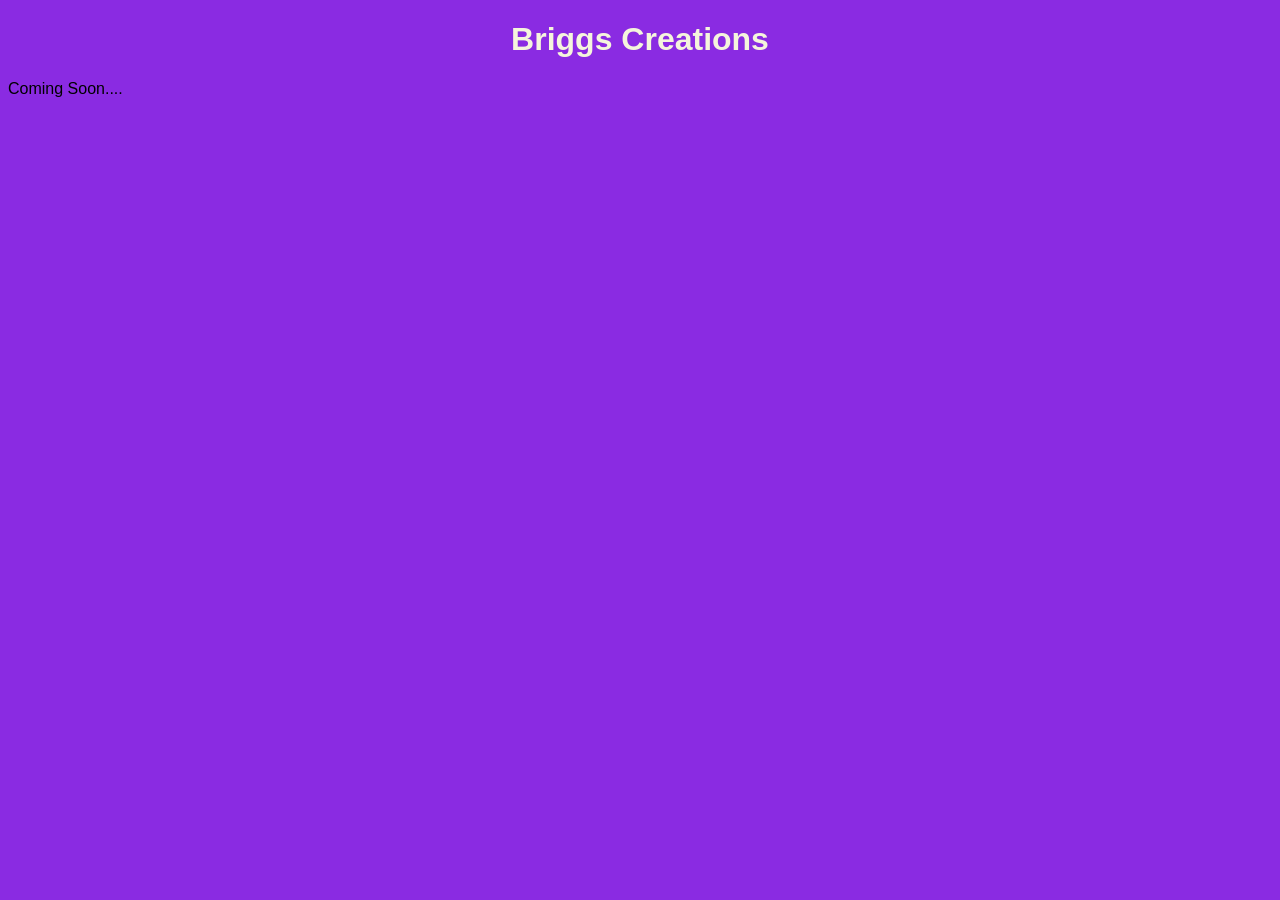
==== index.html @ 702a93e5 "basic css" ====
<!DOCTYPE html>
<html lang="en">
<head>
    <link rel="stylesheet" href="styles.css">
    <meta charset="UTF-8">
    <meta http-equiv="X-UA-Compatible" content="IE=edge">
    <meta name="viewport" content="width=device-width, initial-scale=1.0">
    <title>Briggs Creations Home</title>
</head>
<body>
    <header>
        <h1>Briggs Creations</h1>
    </header>
    <div id="intro">
        <p>Coming Soon....</p>
    </div>
</body>
</html>
---- styles.css ----
body {
    background-color: blueviolet;
}

h1 {
    text-align: center;
    font-family: 'Lucida Sans', 'Lucida Sans Regular', 'Lucida Grande', 'Lucida Sans Unicode', Geneva, Verdana, sans-serif;
    color: beige;
    text-shadow: 4px;
}

header {
    border-bottom: 10px black;
}

div {
    font-family: 'Segoe UI', Tahoma, Geneva, Verdana, sans-serif;
}
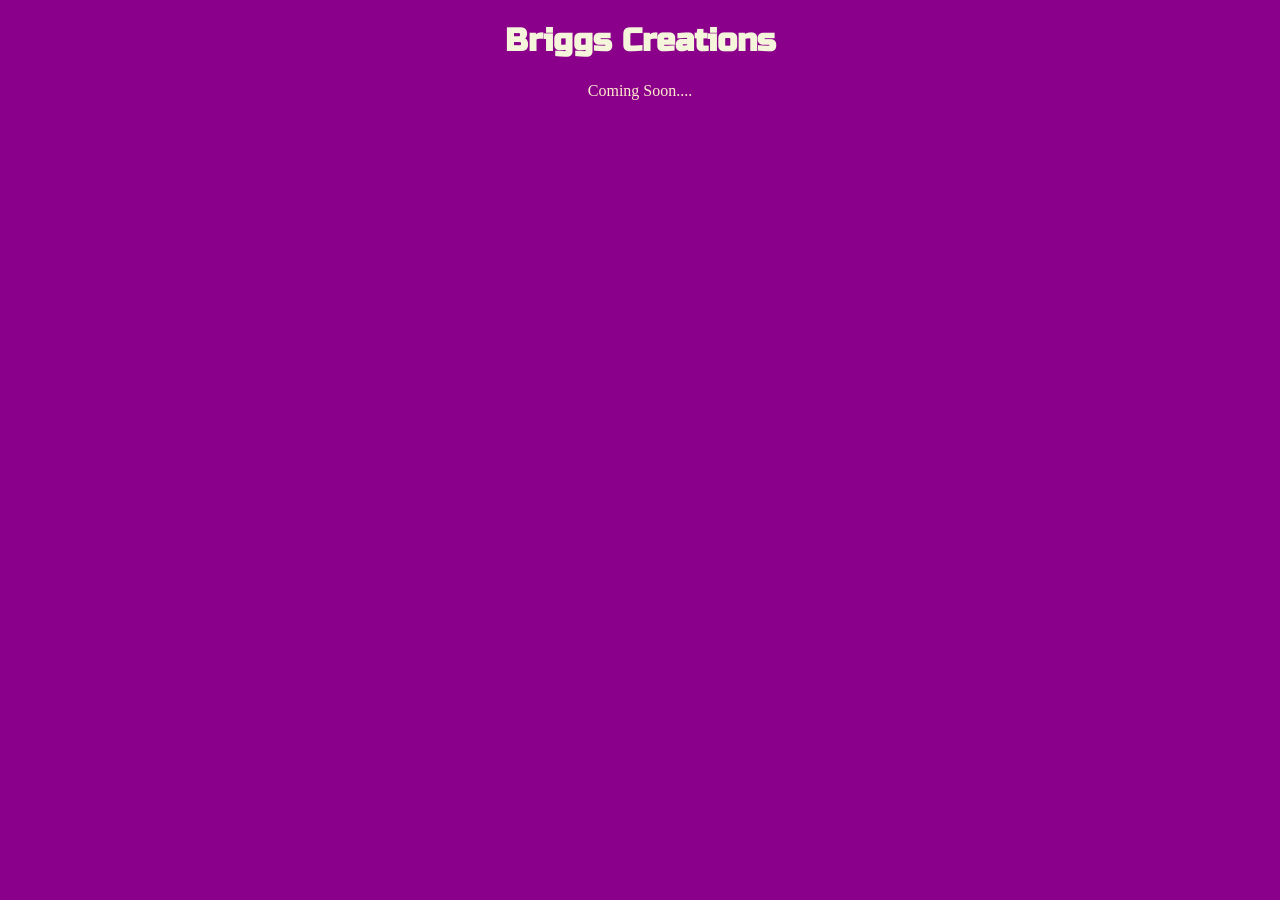
==== commit 0ea2a1f3: "Basic CSS" ====
--- a/index.html
+++ b/index.html
@@ -1,18 +1,24 @@
 <!DOCTYPE html>
 <html lang="en">
-<head>
-    <link rel="stylesheet" href="styles.css">
-    <meta charset="UTF-8">
-    <meta http-equiv="X-UA-Compatible" content="IE=edge">
-    <meta name="viewport" content="width=device-width, initial-scale=1.0">
-    <title>Briggs Creations Home</title>
-</head>
-<body>
-    <header>
-        <h1>Briggs Creations</h1>
-    </header>
-    <div id="intro">
-        <p>Coming Soon....</p>
-    </div>
-</body>
+
+    <head>
+        <link rel="stylesheet" href="styles.css">
+        <link rel="preconnect" href="https://fonts.googleapis.com">
+        <link rel="preconnect" href="https://fonts.gstatic.com" crossorigin>
+        <link href="https://fonts.googleapis.com/css2?family=Russo+One&display=swap" rel="stylesheet">
+        <meta charset="UTF-8">
+        <meta http-equiv="X-UA-Compatible" content="IE=edge">
+        <meta name="viewport" content="width=device-width, initial-scale=1.0">
+        <title>Briggs Creations Home</title>
+    </head>
+
+    <body>
+        <header>
+            <h1>Briggs Creations</h1>
+        </header>
+        <div id="intro">
+            <p>Coming Soon....</p>
+        </div>
+    </body>
+
 </html>
--- a/styles.css
+++ b/styles.css
@@ -1,18 +1,20 @@
 body {
-    background-color: blueviolet;
+    background-color: darkmagenta;
 }
 
 h1 {
     text-align: center;
-    font-family: 'Lucida Sans', 'Lucida Sans Regular', 'Lucida Grande', 'Lucida Sans Unicode', Geneva, Verdana, sans-serif;
+    font-family: Russo One;
     color: beige;
-    text-shadow: 4px;
+    text-shadow: 6px;
 }
 
 header {
     border-bottom: 10px black;
 }
 
-div {
-    font-family: 'Segoe UI', Tahoma, Geneva, Verdana, sans-serif;
+#intro {
+    font-family: Russo;
+    color: blanchedalmond;
+    text-align: center;
 }
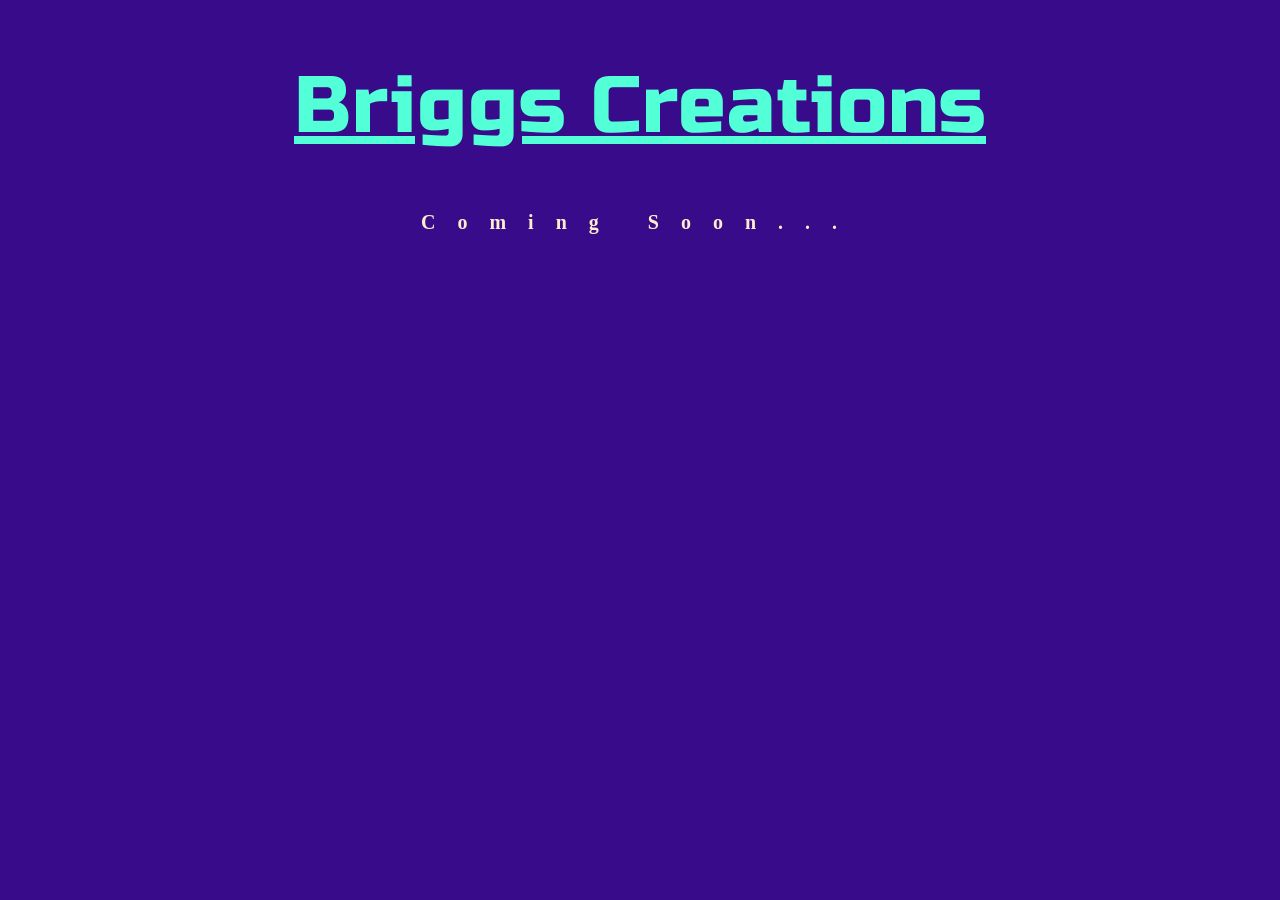
==== commit 31128e27: "style tweak" ====
--- a/index.html
+++ b/index.html
@@ -17,7 +17,7 @@
             <h1>Briggs Creations</h1>
         </header>
         <div id="intro">
-            <p>Coming Soon....</p>
+            <p>Coming Soon...</p>
         </div>
     </body>
 
--- a/styles.css
+++ b/styles.css
@@ -1,12 +1,16 @@
 body {
-    background-color: darkmagenta;
+    background-color: #370b89;
 }
 
 h1 {
     text-align: center;
     font-family: Russo One;
-    color: beige;
-    text-shadow: 6px;
+    color: #52ffd7;
+    font-weight: lighter;
+    letter-spacing: 1px;
+    font-size: 80px;
+    text-decoration: underline;
+    line-height: 1.3;
 }
 
 header {
@@ -15,6 +19,9 @@
 
 #intro {
     font-family: Russo;
-    color: blanchedalmond;
+    color: #ffebcd;
     text-align: center;
+    font-weight: bold;
+    letter-spacing: 1.1em;
+    font-size: 20px;
 }
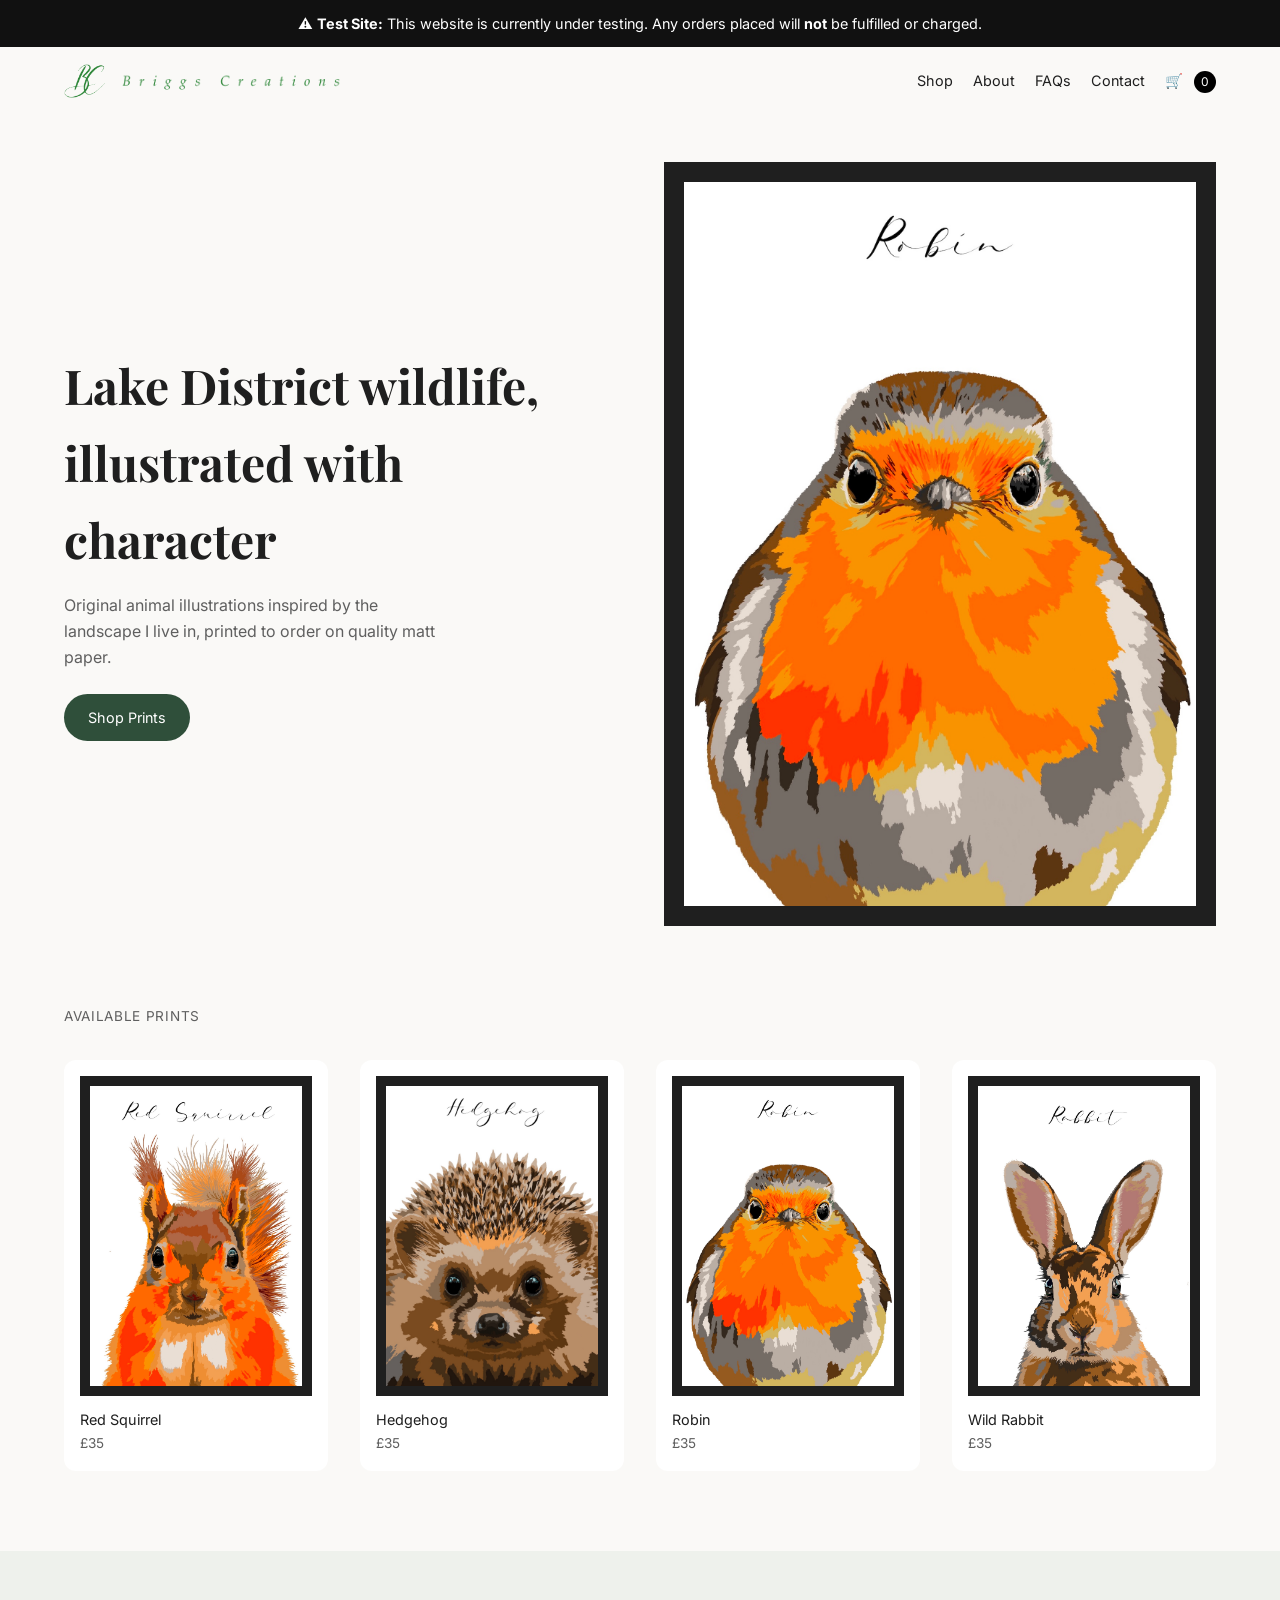
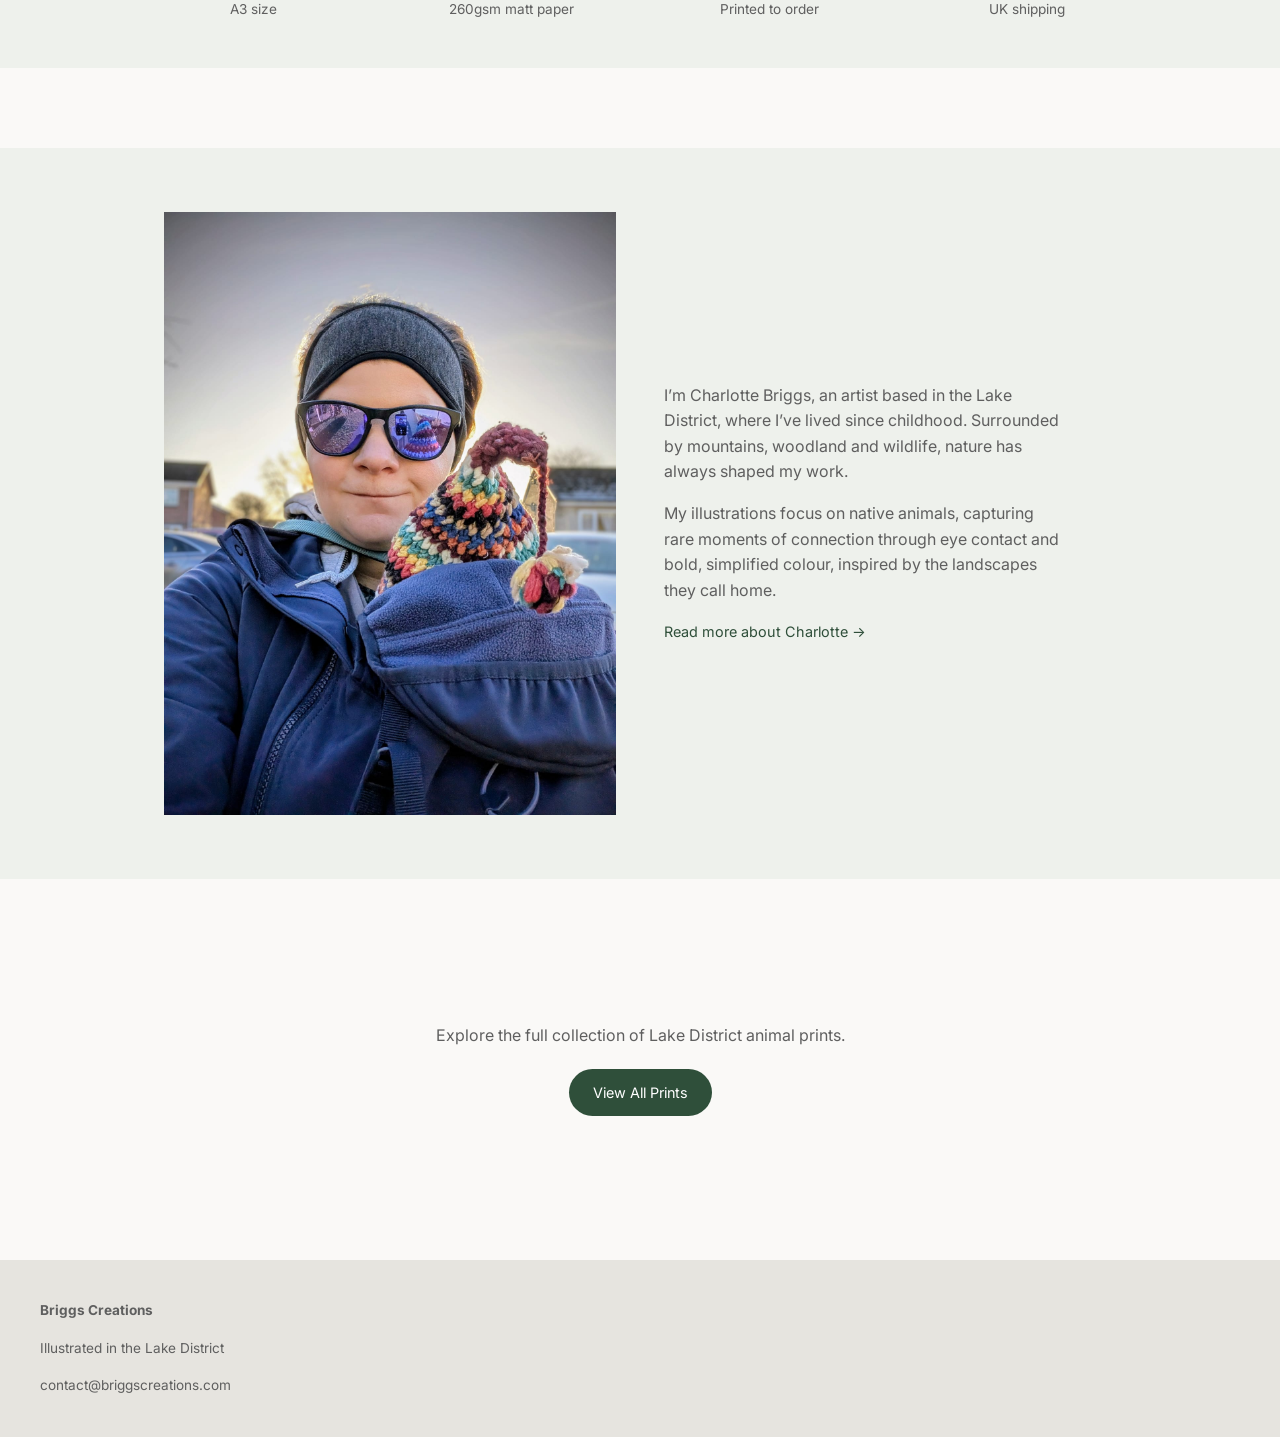
==== commit 9581f6a6: "Beta Testing Launch" ====
--- a/index.html
+++ b/index.html
@@ -1,24 +1,161 @@
 <!DOCTYPE html>
 <html lang="en">
 
-    <head>
-        <link rel="stylesheet" href="styles.css">
-        <link rel="preconnect" href="https://fonts.googleapis.com">
-        <link rel="preconnect" href="https://fonts.gstatic.com" crossorigin>
-        <link href="https://fonts.googleapis.com/css2?family=Russo+One&display=swap" rel="stylesheet">
-        <meta charset="UTF-8">
-        <meta http-equiv="X-UA-Compatible" content="IE=edge">
-        <meta name="viewport" content="width=device-width, initial-scale=1.0">
-        <title>Briggs Creations Home</title>
-    </head>
+  <head>
+    <meta charset="UTF-8" />
+    <meta name="viewport" content="width=device-width, initial-scale=1" />
+    <title>Briggs Creations</title>
 
-    <body>
-        <header>
-            <h1>Briggs Creations</h1>
-        </header>
-        <div id="intro">
-            <p>Coming Soon...</p>
+    <!-- Minimal, calm font pairing -->
+    <link rel="preconnect" href="https://fonts.googleapis.com">
+    <link rel="preconnect" href="https://fonts.gstatic.com" crossorigin>
+    <link
+      href="https://fonts.googleapis.com/css2?family=Inter:wght@300;400;500&family=Playfair+Display:wght@400;500&display=swap"
+      rel="stylesheet">
+
+    <link rel="stylesheet" href="css/styles.css">
+  </head>
+
+  <body>
+    <!-- BETA TEST BANNER -->
+    <div class="beta-banner">
+      ⚠️ <strong>Test Site:</strong> This website is currently under testing.
+      Any orders placed will <strong>not</strong> be fulfilled or charged.
+    </div>
+    <!-- END BETA TEST BANNER -->
+
+    <header>
+      <div class="nav">
+        <div class="brand">
+          <a href="index.html" class="logo-wrap">
+            <img src="assets/Logo_2.png" alt="Briggs Creations logo" class="logo-primary" />
+            <img src="assets/Logo_3.png" alt="Briggs Creations wordmark" class="logo-secondary" />
+          </a>
         </div>
-    </body>
+        <button class="nav-toggle" aria-label="Menu" aria-expanded="false">
+          ☰
+        </button>
+
+        <nav class="nav-links">
+          <a href="pages/shop.html">Shop</a>
+          <a href="pages/about.html#">About</a>
+          <a href="pages/faq.html">FAQs</a>
+          <a href="pages/contact.html">Contact</a>
+          <a href="pages/basket.html" class="basket-link">
+            🛒
+            <span id="cart-count" class="cart-count" aria-live="polite">0</span>
+          </a>
+        </nav>
+      </div>
+    </header>
+
+    <main>
+
+      <!-- Hero -->
+      <section class="hero">
+        <div>
+          <h1>Lake District wildlife, illustrated with character</h1>
+          <p>Original animal illustrations inspired by the landscape I live in, printed to order on quality matt paper.
+          </p>
+          <a class="btn-primary" href="pages/shop.html">Shop Prints</a>
+        </div>
+        <div class="hero-image">
+          <img src="assets/Robin.jpg" alt="Featured artwork">
+        </div>
+      </section>
+
+      <!-- Featured Prints -->
+      <section>
+        <div class="section-inner">
+          <div class="section-title">Available Prints</div>
+          <div class="prints-grid prints-carousel">
+            <a class="print-card" href="pages/product.html?id=red-squirrel">
+              <img class="print-card-image" src="assets/Red_Squirrel.jpg"
+                alt="Red Squirrel in the style of Charlotte Briggs">
+              <div class="print-info">Red Squirrel<br><span class="price">£35</span></div>
+            </a>
+
+            <a class="print-card" href="pages/product.html?id=hedgehog">
+              <img class="print-card-image" src="assets/Hedgehog.jpg" alt="Hedgehog in the style of Charlotte Briggs">
+              <div class="print-info">Hedgehog<br><span class="price">£35</span></div>
+            </a>
+
+            <a class="print-card" href="pages/product.html?id=robin">
+              <img class="print-card-image" src="assets/Robin.jpg" alt="Robin in the style of Charlotte Briggs">
+              <div class="print-info">Robin<br><span class="price">£35</span></div>
+            </a>
+
+            <a class="print-card" href="pages/product.html?id=wild-rabbit">
+              <img class="print-card-image" src="assets/Wild_Rabbit.jpg"
+                alt="Wild Rabbit in the style of Charlotte Briggs">
+              <div class="print-info">Wild Rabbit<br><span class="price">£35</span></div>
+            </a>
+          </div>
+
+        </div>
+      </section>
+
+      <!-- Trust Builder -->
+      <section class="trust">
+        <div class="trust-grid">
+          <div>A3 size</div>
+          <div>260gsm matt paper</div>
+          <div>Printed to order</div>
+          <div>UK shipping</div>
+        </div>
+      </section>
+
+      <!-- About -->
+      <section class="about">
+        <div class="about-inner">
+          <img src="assets/Bio_Pic_1.jpg" alt="Charlotte portrait">
+          <div>
+            <p>I’m Charlotte Briggs, an artist based in the Lake District, where I’ve lived since childhood. Surrounded
+              by mountains, woodland and wildlife, nature has always shaped my work.</p>
+
+            <p>My illustrations focus on native animals, capturing rare moments of connection through eye contact and
+              bold, simplified colour, inspired by the landscapes they call home.</p>
+
+            <a href="#">Read more about Charlotte →</a>
+          </div>
+        </div>
+      </section>
+
+      <!-- Closing CTA -->
+      <section class="closing-cta">
+        <p>Explore the full collection of Lake District animal prints.</p>
+        <a class="btn-primary" href="pages/shop.html">View All Prints</a>
+      </section>
+
+    </main>
+
+    <footer>
+      <div class="footer-inner">
+        <strong>Briggs Creations</strong>
+        <span>Illustrated in the Lake District</span>
+        <span>contact@briggscreations.com</span>
+      </div>
+    </footer>
+    <script src="js/cart.js"></script>
+    <script>
+      const toggle = document.querySelector(".nav-toggle");
+      const nav = document.querySelector(".nav-links");
+
+      if (toggle && nav) {
+        toggle.addEventListener("click", () => {
+          const isOpen = nav.classList.toggle("is-open");
+          toggle.setAttribute("aria-expanded", isOpen);
+        });
+      }
+    </script>
+    <script>
+      document.addEventListener("contextmenu", function (e) {
+        if (e.target.tagName === "IMG") {
+          e.preventDefault();
+        }
+      });
+    </script>
+
+  </body>
 
 </html>
--- a/css/styles.css
+++ b/css/styles.css
@@ -0,0 +1,887 @@
+.beta-banner {
+  position: fixed;
+  top: 0;
+  left: 0;
+  width: 100%;
+  z-index: 9999;
+  background: #111;
+  color: #fff;
+  text-align: center;
+  padding: 0.75rem 1rem;
+  font-size: 0.9rem;
+}
+
+body {
+  margin-top: 3rem;
+}
+
+
+:root {
+  --bg-main: #faf9f7;
+  --bg-muted: #eef1ec;
+  --text-main: #1f1f1f;
+  --text-soft: #5f5f5f;
+  --accent: #2f4f3a;
+  --card-bg: #ffffff;
+}
+
+* {
+  box-sizing: border-box;
+  margin: 0;
+  padding: 0;
+}
+
+body {
+  font-family: 'Inter', system-ui, sans-serif;
+  background: var(--bg-main);
+  color: var(--text-main);
+  line-height: 1.6;
+}
+
+img {
+  max-width: 100%;
+  display: block;
+  border-radius: 0;
+}
+
+a {
+  color: inherit;
+  text-decoration: none;
+}
+
+img {
+  -webkit-user-drag: none;
+  user-select: none;
+}
+
+/* ---------------- Header ---------------- */
+header {
+  position: sticky;
+  top: 0;
+  z-index: 10;
+  background: rgba(250, 249, 247, 0.9);
+  backdrop-filter: blur(4px);
+}
+
+/* ---------------- Brand / Logo ---------------- */
+
+.logo-wrap {
+  display: flex;
+  align-items: center;
+  gap: 0.75rem;
+}
+
+.logo-wrap img {
+  opacity: 0.95;
+}
+
+.logo-wrap:hover img {
+  opacity: 1;
+}
+
+/* Primary logo (always visible) */
+.logo-primary {
+  height: 34px;
+  width: auto;
+  display: block;
+}
+
+/* Secondary logo (desktop only) */
+.logo-secondary {
+  height: 26px;
+  width: auto;
+  display: block;
+}
+
+/* Mobile behaviour */
+@media (max-width: 700px) {
+  .brand .logo-secondary {
+    display: none;
+  }
+
+  .logo-primary {
+    height: 30px;
+  }
+}
+
+.nav {
+  max-width: 1200px;
+  margin: 0 auto;
+  padding: 1rem 1.5rem;
+  display: flex;
+  justify-content: space-between;
+  align-items: center;
+}
+
+.brand {
+  font-family: 'Playfair Display', serif;
+  font-size: 1.2rem;
+  font-weight: 500;
+}
+
+.nav-links {
+  display: flex;
+  gap: 1.25rem;
+  font-size: 0.9rem;
+}
+
+/* ================================
+   HEADER BASKET COUNT
+   ================================ */
+
+.basket-link {
+  position: relative;
+  text-decoration: none;
+}
+
+.cart-count {
+  display: inline-block;
+  margin-left: 0.4rem;
+  min-width: 1.4rem;
+  height: 1.4rem;
+  padding: 0 0.35rem;
+  font-size: 0.75rem;
+  line-height: 1.4rem;
+  text-align: center;
+  border-radius: 999px;
+  background-color: #000;
+  color: #fff;
+  transition: transform 0.25s ease, opacity 0.25s ease;
+}
+
+/* .cart-count.is-empty {
+  opacity: 0;
+  transform: scale(0.5);
+} */
+
+/* ================================
+   Mobile Navigation (360px)
+================================ */
+
+.nav-toggle {
+  display: none;
+  background: none;
+  border: none;
+  font-size: 1.6rem;
+  cursor: pointer;
+}
+
+/* Collapse nav at very small widths */
+@media (max-width: 380px) {
+  .nav-toggle {
+    display: block;
+  }
+
+  .nav-links {
+    display: none;
+    position: absolute;
+    top: 100%;
+    right: 1rem;
+    background: white;
+    border: 1px solid #ddd;
+    padding: 0.75rem 1rem;
+    flex-direction: column;
+    gap: 0.75rem;
+    z-index: 1000;
+  }
+
+  .nav-links.is-open {
+    display: flex;
+  }
+}
+
+/* ---------------- Hero ---------------- */
+.hero {
+  max-width: 1200px;
+  margin: 3rem auto 5rem;
+  padding: 0 1.5rem;
+  display: grid;
+  grid-template-columns: 1fr 1fr;
+  gap: 3rem;
+  align-items: center;
+}
+
+.hero h1 {
+  font-family: 'Playfair Display', serif;
+  font-size: clamp(2rem, 4vw, 3rem);
+  margin-bottom: 1rem;
+}
+
+.hero p {
+  color: var(--text-soft);
+  max-width: 38ch;
+  margin-bottom: 1.5rem;
+}
+
+.btn-primary {
+  display: inline-block;
+  padding: 0.75rem 1.5rem;
+  border-radius: 999px;
+  background: var(--accent);
+  color: white;
+  font-size: 0.9rem;
+}
+
+.hero-image {
+  border: 20px solid #1f1f1f;
+}
+
+@media (max-width: 900px) {
+  .hero-image {
+    display: none;
+  }
+}
+
+
+/* ---------------- Sections ---------------- */
+section {
+  margin-bottom: 5rem;
+}
+
+.section-inner {
+  max-width: 1200px;
+  margin: 0 auto;
+  padding: 0 1.5rem;
+}
+
+.section-title {
+  font-size: 0.85rem;
+  letter-spacing: 0.05em;
+  text-transform: uppercase;
+  color: var(--text-soft);
+  margin-bottom: 2rem;
+}
+
+/* ---------------- Prints Grid ---------------- */
+.prints-grid {
+  display: grid;
+  grid-template-columns: repeat(4, 1fr);
+  gap: 2rem;
+}
+
+.print-card {
+  background: var(--card-bg);
+  padding: 1rem;
+  border-radius: 12px;
+  transition: transform 0.3s ease, box-shadow 0.3s ease;
+}
+
+.print-card:hover {
+  transform: translateY(-4px);
+  box-shadow: 0 8px 24px rgba(0, 0, 0, 0.06);
+}
+
+.print-info {
+  margin-top: 0.75rem;
+  font-size: 0.9rem;
+}
+
+.price {
+  color: var(--text-soft);
+  font-size: 0.85rem;
+}
+
+.print-card-image {
+  border: 10px solid #1f1f1f;
+  border-radius: 0;
+}
+
+@media (max-width: 700px) {
+  .prints-carousel {
+    display: flex;
+    overflow-x: auto;
+    gap: 1rem;
+    scroll-snap-type: x mandatory;
+    padding-bottom: 1rem;
+  }
+
+  .prints-carousel .print-card {
+    min-width: 80%;
+    max-width: 70%;
+    scroll-snap-align: center;
+    flex-shrink: 0;
+  }
+
+  /* Hide scrollbar but keep swipe */
+  .prints-carousel::-webkit-scrollbar {
+    display: none;
+  }
+}
+
+
+/* ---------------- Trust Builder ---------------- */
+.trust {
+  background: var(--bg-muted);
+  padding: 3rem 1.5rem;
+}
+
+.trust-grid {
+  max-width: 1000px;
+  margin: 0 auto;
+  display: grid;
+  grid-template-columns: repeat(4, 1fr);
+  gap: 2rem;
+  text-align: center;
+  font-size: 0.85rem;
+  color: var(--text-soft);
+}
+
+/* ---------------- About ---------------- */
+.about {
+  background: var(--bg-muted);
+  padding: 4rem 0;
+}
+
+.about-inner {
+  max-width: 1000px;
+  margin: 0 auto;
+  padding: 0 1.5rem;
+  display: grid;
+  grid-template-columns: 1fr 1fr;
+  gap: 3rem;
+  align-items: center;
+}
+
+.about p {
+  max-width: 40ch;
+  color: var(--text-soft);
+  margin-bottom: 1rem;
+}
+
+.about a {
+  font-size: 0.9rem;
+  color: var(--accent);
+}
+
+@media (max-width: 850px) {
+  .about-inner img {
+    width: 140px;
+    height: 140px;
+    object-fit: cover;
+    border-radius: 50%;
+    margin: 0 auto;
+  }
+
+  .about-inner {
+    text-align: center;
+  }
+
+  .about p {
+    margin-left: auto;
+    margin-right: auto;
+  }
+}
+
+/* ---------------- About Page ---------------- */
+
+.about-page {
+  padding: 4rem 1.5rem 2rem;
+}
+
+.about-page-inner {
+  max-width: 800px;
+  margin: 0 auto;
+}
+
+.about-page h1 {
+  font-family: 'Playfair Display', serif;
+  font-size: 2.4rem;
+  margin-bottom: 1rem;
+}
+
+.about-intro {
+  color: var(--text-soft);
+  max-width: 55ch;
+}
+
+/* ---------------- Policies ---------------- */
+
+.policies {
+  background: var(--bg-muted);
+  padding: 4rem 1.5rem;
+}
+
+.policies-inner {
+  max-width: 800px;
+  margin: 0 auto;
+}
+
+.policies h2 {
+  font-size: 0.9rem;
+  letter-spacing: 0.08em;
+  text-transform: uppercase;
+  color: var(--text-soft);
+  margin-bottom: 2rem;
+}
+
+/* Details / summary dropdown */
+
+.policy-item {
+  border-top: 1px solid #ddd;
+  padding: 1.25rem 0;
+}
+
+.policy-item:last-child {
+  border-bottom: 1px solid #ddd;
+}
+
+.policy-item summary {
+  cursor: pointer;
+  font-weight: 500;
+  list-style: none;
+  position: relative;
+  padding-right: 2rem;
+}
+
+.policy-item summary::-webkit-details-marker {
+  display: none;
+}
+
+.policy-item summary::after {
+  content: "+";
+  position: absolute;
+  right: 0;
+  top: 0;
+  font-size: 1.2rem;
+  transition: transform 0.2s ease;
+}
+
+.policy-item[open] summary::after {
+  content: "–";
+}
+
+.policy-content {
+  margin-top: 1rem;
+  color: var(--text-soft);
+  font-size: 0.9rem;
+  line-height: 1.7;
+}
+
+.policy-content h3 {
+  margin-top: 1.25rem;
+  margin-bottom: 0.25rem;
+  font-size: 0.9rem;
+  color: var(--text-main);
+}
+
+/* ---------------- Closing CTA ---------------- */
+.closing-cta {
+  text-align: center;
+  padding: 4rem 1.5rem;
+}
+
+.closing-cta p {
+  margin-bottom: 1.25rem;
+  color: var(--text-soft);
+}
+
+/* ---------------- Footer ---------------- */
+footer {
+  background: #e6e4df;
+  padding: 2.5rem 1.5rem;
+  font-size: 0.85rem;
+  color: var(--text-soft);
+}
+
+.footer-inner {
+  max-width: 1200px;
+  margin: 0 auto;
+  display: flex;
+  flex-direction: column;
+  gap: 1rem;
+}
+
+/* ---------------- Responsive ---------------- */
+@media (max-width: 900px) {
+  .hero {
+    grid-template-columns: 1fr;
+  }
+
+  .prints-grid {
+    grid-template-columns: repeat(2, 1fr);
+  }
+
+  .trust-grid {
+    grid-template-columns: repeat(2, 1fr);
+  }
+
+  .about-inner {
+    grid-template-columns: 1fr;
+  }
+}
+
+@media (max-width: 500px) {
+  .prints-grid {
+    grid-template-columns: 1fr;
+  }
+}
+
+/*--------------shop page---------------------*/
+/* Shop product grid */
+.product-grid {
+  display: grid;
+  grid-template-columns: repeat(auto-fit, minmax(240px, 1fr));
+  gap: 2rem;
+}
+
+/* Individual product card */
+.product-card {
+  display: flex;
+  flex-direction: column;
+  background: #fff;
+}
+
+/* Image wrapper */
+.product-image {
+  display: block;
+  width: 100%;
+  aspect-ratio: 1 / √2;
+  /* portrait artwork */
+  overflow: hidden;
+}
+
+/* Product image itself */
+.product-image img {
+  width: 100%;
+  height: 100%;
+  object-fit: contain;
+  background: #f7f7f7;
+  display: block;
+}
+
+.product-image img {
+  transition: transform 0.3s ease;
+}
+
+.product-card:hover .product-image img {
+  transform: scale(1.05);
+}
+
+/* Product image frame with border */
+.product-image {
+  display: block;
+  width: 100%;
+  aspect-ratio: 1 / √2;
+  overflow: hidden;
+  border: 10px solid #000;
+  box-sizing: border-box;
+}
+
+/* ================================
+   PRODUCT PAGE
+   ================================ */
+
+.product-page {
+  max-width: 1200px;
+  margin: 0 auto;
+  padding: 2rem 1.5rem 4rem;
+}
+
+.product-layout {
+  display: grid;
+  grid-template-columns: 1fr;
+  gap: 2.5rem;
+}
+
+/* Desktop layout */
+@media (min-width: 768px) {
+  .product-layout {
+    grid-template-columns: 1.1fr 0.9fr;
+    align-items: start;
+    gap: 4rem;
+  }
+}
+
+/* ----------------
+     Product Image
+     ---------------- */
+
+.product-image img {
+  width: 100%;
+  height: auto;
+  display: block;
+  border: 1px solid #000;
+  background-color: #fff;
+}
+
+/* ----------------
+     Product Details
+     ---------------- */
+
+.product-details h1 {
+  margin: 0 0 0.25rem;
+  font-size: 2rem;
+}
+
+.artist-name {
+  margin: 0 0 1.5rem;
+  font-size: 1rem;
+  color: #555;
+}
+
+.product-description {
+  margin-bottom: 1.5rem;
+  line-height: 1.6;
+}
+
+.product-specs {
+  list-style: none;
+  padding: 0;
+  margin: 0 0 1.5rem;
+}
+
+.product-specs li {
+  margin-bottom: 0.5rem;
+  font-size: 0.95rem;
+}
+
+/* ----------------
+     Price & CTA
+     ---------------- */
+
+.product-price {
+  font-size: 1.4rem;
+  font-weight: 600;
+  margin-bottom: 1.25rem;
+}
+
+#add-to-cart {
+  margin-bottom: 1.25rem;
+}
+
+/* ----------------
+     Delivery Note
+     ---------------- */
+
+.delivery-note {
+  font-size: 0.9rem;
+  color: #666;
+}
+
+/* ----------------
+     Error State
+     ---------------- */
+
+#product-error {
+  text-align: center;
+  padding: 4rem 1rem;
+}
+
+#product-error p {
+  margin-bottom: 1.5rem;
+}
+
+/* ================================
+   BASKET PAGE
+   ================================ */
+
+.basket-page {
+  max-width: 1200px;
+  margin: 0 auto;
+  padding: 2rem 1.5rem 4rem;
+}
+
+.basket-page h1 {
+  margin-bottom: 2rem;
+}
+
+/* Empty state */
+
+#empty-basket {
+  text-align: center;
+  padding: 4rem 1rem;
+}
+
+/* Layout */
+
+#basket-content {
+  display: grid;
+  grid-template-columns: 1fr;
+  gap: 3rem;
+}
+
+@media (min-width: 768px) {
+  #basket-content {
+    grid-template-columns: 2fr 1fr;
+    align-items: start;
+  }
+}
+
+/* Items list */
+
+.basket-items {
+  list-style: none;
+  padding: 0;
+  margin: 0;
+}
+
+.basket-item {
+  display: grid;
+  grid-template-columns: 80px 1fr auto auto;
+  gap: 1.5rem;
+  align-items: center;
+  padding: 1.5rem 0;
+  border-bottom: 1px solid #ddd;
+}
+
+.basket-item img {
+  width: 80px;
+  height: auto;
+  border: 1px solid #000;
+}
+
+/* Item details */
+
+.item-details h3 {
+  margin: 0 0 0.25rem;
+  font-size: 1.1rem;
+}
+
+.item-meta {
+  font-size: 0.9rem;
+  color: #666;
+}
+
+.remove-item {
+  background: none;
+  border: none;
+  padding: 0;
+  margin-top: 0.5rem;
+  font-size: 0.85rem;
+  color: #666;
+  cursor: pointer;
+  text-decoration: underline;
+}
+
+/* Quantity */
+
+.item-quantity input {
+  width: 60px;
+  padding: 0.25rem;
+  text-align: center;
+}
+
+/* Price */
+
+.item-price {
+  font-weight: 600;
+}
+
+/* Summary */
+
+.basket-summary {
+  border: 1px solid #ddd;
+  padding: 1.5rem;
+}
+
+.basket-summary h2 {
+  margin-top: 0;
+  margin-bottom: 1.5rem;
+}
+
+.summary-row {
+  display: flex;
+  justify-content: space-between;
+  margin-bottom: 0.75rem;
+}
+
+.summary-row.total {
+  font-weight: 600;
+  border-top: 1px solid #ddd;
+  padding-top: 0.75rem;
+}
+
+.returns-note {
+  margin-top: 1rem;
+  font-size: 0.85rem;
+  color: #666;
+}
+
+/* ================================
+   ADD TO BASKET ANIMATION
+   ================================ */
+
+@keyframes bump {
+  0% {
+    transform: scale(1);
+  }
+
+  40% {
+    transform: scale(1.25);
+  }
+
+  100% {
+    transform: scale(1);
+  }
+}
+
+.cart-count.bump {
+  animation: bump 0.3s ease;
+}
+
+/* Button feedback */
+.btn-primary.added {
+  position: relative;
+  overflow: hidden;
+}
+
+.btn-primary.added::after {
+  content: "✓ Added";
+  position: absolute;
+  inset: 0;
+  display: flex;
+  align-items: center;
+  justify-content: center;
+  background-color: #000;
+  color: #fff;
+  font-size: 0.9rem;
+  font-weight: 500;
+  opacity: 0;
+  animation: fadeAdded 1.2s ease forwards;
+}
+
+@keyframes fadeAdded {
+  0% {
+    opacity: 0;
+  }
+
+  20% {
+    opacity: 1;
+  }
+
+  80% {
+    opacity: 1;
+  }
+
+  100% {
+    opacity: 0;
+  }
+}
+
+/* Checkout Button feedback */
+#checkout-button.loading {
+  cursor: not-allowed;
+  opacity: 0.6;
+}
+
+#checkout-button.loading::after {
+  content: "";
+  display: inline-block;
+  width: 16px;
+  height: 16px;
+  border: 2px solid white;
+  border-top: 2px solid transparent;
+  border-radius: 50%;
+  margin-left: 8px;
+  animation: spin 1s linear infinite;
+}
+
+@keyframes spin {
+  0% {
+    transform: rotate(0deg);
+  }
+
+  100% {
+    transform: rotate(360deg);
+  }
+}
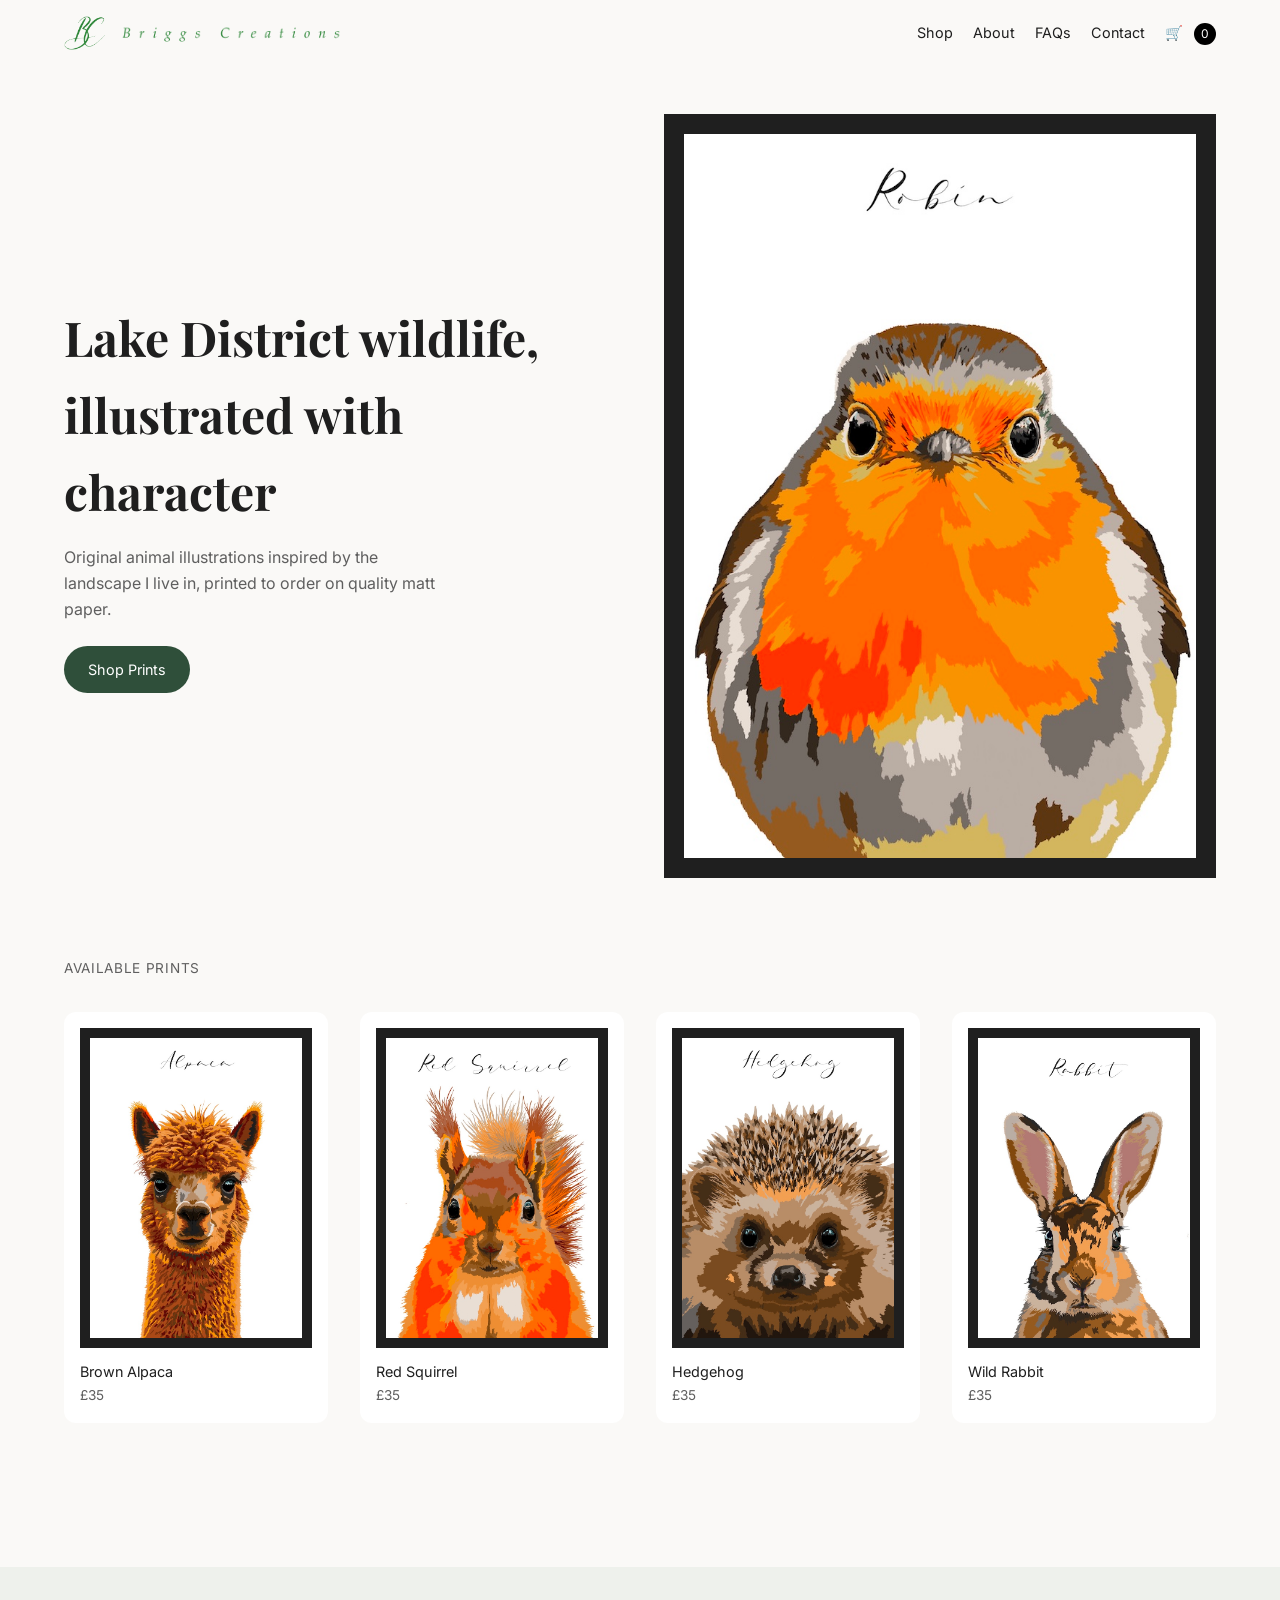
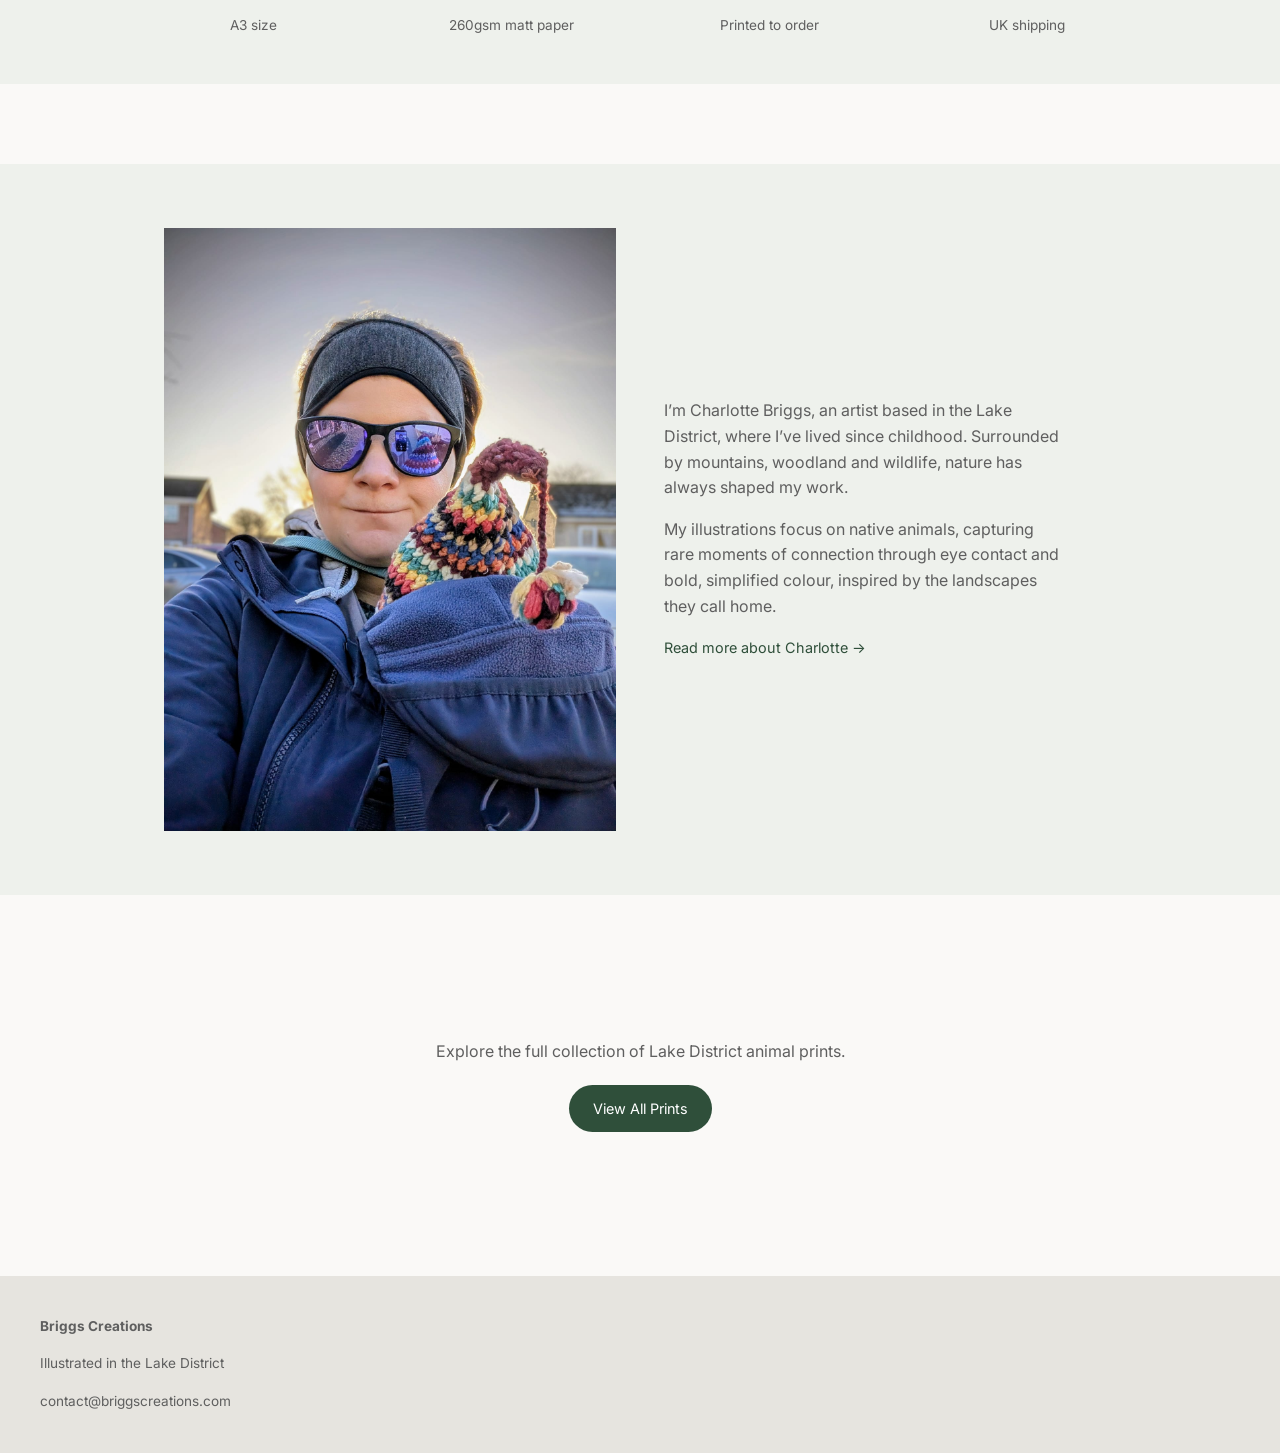
==== commit a19bca0c: "Launch Site v1 - first launch of Briggs Creations" ====
--- a/index.html
+++ b/index.html
@@ -18,10 +18,10 @@
 
   <body>
     <!-- BETA TEST BANNER -->
-    <div class="beta-banner">
+    <!-- <div class="beta-banner">
       ⚠️ <strong>Test Site:</strong> This website is currently under testing.
       Any orders placed will <strong>not</strong> be fulfilled or charged.
-    </div>
+    </div> -->
     <!-- END BETA TEST BANNER -->
 
     <header>
@@ -68,30 +68,8 @@
       <section>
         <div class="section-inner">
           <div class="section-title">Available Prints</div>
-          <div class="prints-grid prints-carousel">
-            <a class="print-card" href="pages/product.html?id=red-squirrel">
-              <img class="print-card-image" src="assets/Red_Squirrel.jpg"
-                alt="Red Squirrel in the style of Charlotte Briggs">
-              <div class="print-info">Red Squirrel<br><span class="price">£35</span></div>
-            </a>
-
-            <a class="print-card" href="pages/product.html?id=hedgehog">
-              <img class="print-card-image" src="assets/Hedgehog.jpg" alt="Hedgehog in the style of Charlotte Briggs">
-              <div class="print-info">Hedgehog<br><span class="price">£35</span></div>
-            </a>
-
-            <a class="print-card" href="pages/product.html?id=robin">
-              <img class="print-card-image" src="assets/Robin.jpg" alt="Robin in the style of Charlotte Briggs">
-              <div class="print-info">Robin<br><span class="price">£35</span></div>
-            </a>
-
-            <a class="print-card" href="pages/product.html?id=wild-rabbit">
-              <img class="print-card-image" src="assets/Wild_Rabbit.jpg"
-                alt="Wild Rabbit in the style of Charlotte Briggs">
-              <div class="print-info">Wild Rabbit<br><span class="price">£35</span></div>
-            </a>
+          <div id="featured-prints-grid" class="prints-grid prints-carousel">
           </div>
-
         </div>
       </section>
 
@@ -116,7 +94,7 @@
             <p>My illustrations focus on native animals, capturing rare moments of connection through eye contact and
               bold, simplified colour, inspired by the landscapes they call home.</p>
 
-            <a href="#">Read more about Charlotte →</a>
+            <a href="/pages/about.html">Read more about Charlotte →</a>
           </div>
         </div>
       </section>
@@ -133,9 +111,11 @@
       <div class="footer-inner">
         <strong>Briggs Creations</strong>
         <span>Illustrated in the Lake District</span>
-        <span>contact@briggscreations.com</span>
+        <span><a href="mailto:contact@briggscreations.com">contact@briggscreations.com</a></span>
       </div>
     </footer>
+
+
     <script src="js/cart.js"></script>
     <script>
       const toggle = document.querySelector(".nav-toggle");
@@ -156,6 +136,45 @@
       });
     </script>
 
+    <script src="js/products.js"></script>
+
+    <script>
+      document.addEventListener("DOMContentLoaded", () => {
+        // Define the exact subset of products you want to show on the homepage
+        const featuredIds = ['brown-alpaca', 'red-squirrel', 'hedgehog', 'wild-rabbit'];
+        const grid = document.getElementById("featured-prints-grid");
+
+        if (grid && window.products) {
+          featuredIds.forEach(id => {
+            // Find the product in products.js
+            const product = window.getProductById(id);
+
+            if (product) {
+              // Create the card
+              const card = document.createElement("a");
+              card.className = "print-card";
+              card.href = `pages/product.html?id=${product.id}`;
+
+              // Fix the image path: 
+              // products.js uses "../assets/" for pages inside the /pages/ folder.
+              // Since index.html is in the root directory, we need to remove the "../"
+              const imagePath = product.image.replace("../", "");
+
+              // Format the price to have no decimals if it's a whole number, matching your original design
+              const formattedPrice = product.price % 1 === 0 ? product.price.toFixed(0) : product.price.toFixed(2);
+
+              card.innerHTML = `
+                <img class="print-card-image" src="${imagePath}" alt="${product.title} in the style of Charlotte Briggs">
+                <div class="print-info">${product.title}<br><span class="price">£${formattedPrice}</span></div>
+              `;
+
+              grid.appendChild(card);
+            }
+          });
+        }
+      });
+    </script>
+
   </body>
 
 </html>
--- a/css/styles.css
+++ b/css/styles.css
@@ -1,4 +1,4 @@
-.beta-banner {
+/* .beta-banner {
   position: fixed;
   top: 0;
   left: 0;
@@ -9,11 +9,11 @@
   text-align: center;
   padding: 0.75rem 1rem;
   font-size: 0.9rem;
-}
-
-body {
+} */
+
+/* body {
   margin-top: 3rem;
-}
+} */
 
 
 :root {
@@ -42,16 +42,13 @@
   max-width: 100%;
   display: block;
   border-radius: 0;
+  -webkit-user-drag: none;
+  user-select: none;
 }
 
 a {
   color: inherit;
   text-decoration: none;
-}
-
-img {
-  -webkit-user-drag: none;
-  user-select: none;
 }
 
 /* ---------------- Header ---------------- */
@@ -149,10 +146,6 @@
   transition: transform 0.25s ease, opacity 0.25s ease;
 }
 
-/* .cart-count.is-empty {
-  opacity: 0;
-  transform: scale(0.5);
-} */
 
 /* ================================
    Mobile Navigation (360px)
@@ -242,6 +235,7 @@
   max-width: 1200px;
   margin: 0 auto;
   padding: 0 1.5rem;
+  padding-bottom: 4rem;
 }
 
 .section-title {
@@ -378,11 +372,6 @@
   padding: 4rem 1.5rem 2rem;
 }
 
-.about-page-inner {
-  max-width: 800px;
-  margin: 0 auto;
-}
-
 .about-page h1 {
   font-family: 'Playfair Display', serif;
   font-size: 2.4rem;
@@ -393,6 +382,134 @@
   color: var(--text-soft);
   max-width: 55ch;
 }
+
+.about-page-inner {
+  max-width: 720px;
+  /* slightly narrower = calmer */
+  margin: 0 auto;
+}
+
+.about-block {
+  margin-bottom: 4rem;
+}
+
+.about-block h2 {
+  margin-bottom: 1rem;
+}
+
+.about-page p {
+  max-width: none;
+  /* stop fighting the container */
+}
+
+
+/* ---------------- About Hero ---------------- */
+
+.about-hero {
+  padding: 4rem 1.5rem 3rem;
+  margin-bottom: 0;
+}
+
+.about-hero-inner {
+  max-width: 1000px;
+  margin: 0 auto;
+  display: grid;
+  grid-template-columns: 1.2fr 0.8fr;
+  gap: 3rem;
+  align-items: center;
+}
+
+.about-hero h1 {
+  font-family: 'Playfair Display', serif;
+  font-size: clamp(2.2rem, 4vw, 2.8rem);
+  margin-bottom: 1rem;
+}
+
+.about-hero-image img {
+  border: 12px solid #1f1f1f;
+}
+
+/* ---------------- About Page Enhancements ---------------- */
+
+.about-block h2::before {
+  content: "";
+  display: block;
+  width: 48px;
+  height: 1px;
+  background: #ccc;
+  margin-bottom: 1rem;
+}
+
+.about-page h2 {
+  font-family: 'Playfair Display', serif;
+  font-size: 1.4rem;
+  margin: 3rem 0 1rem;
+}
+
+.about-page p {
+  color: var(--text-soft);
+  max-width: 60ch;
+  margin-bottom: 1rem;
+}
+
+/* ---------------- About Life Section ---------------- */
+
+.about-life {
+  margin-top: 2rem;
+  background: var(--bg-muted);
+  padding: 4rem 1.5rem;
+}
+
+.about-life-text h2 {
+  font-family: 'Playfair Display', serif;
+  margin-bottom: 1rem;
+}
+
+.about-life-inner {
+  max-width: 1000px;
+  margin: 0 auto;
+  display: grid;
+  grid-template-columns: 0.9fr 1.1fr;
+  gap: 3rem;
+  align-items: center;
+}
+
+.about-life-image img {
+  border-radius: 50%;
+  aspect-ratio: 1 / 1;
+  object-fit: cover;
+  width: 100%;
+  max-width: 320px;
+  margin: 0 auto;
+}
+
+.about-life-text p {
+  color: var(--text-soft);
+  max-width: 42ch;
+}
+
+/* ---------------- Responsive ---------------- */
+
+@media (max-width: 850px) {
+
+  .about-hero-inner,
+  .about-life-inner {
+    grid-template-columns: 1fr;
+    text-align: center;
+  }
+
+  .about-hero-image img {
+    max-width: 280px;
+    margin: 0 auto;
+  }
+
+  .about-life-text p,
+  .about-page p {
+    margin-left: auto;
+    margin-right: auto;
+  }
+}
+
 
 /* ---------------- Policies ---------------- */
 
@@ -489,6 +606,10 @@
   display: flex;
   flex-direction: column;
   gap: 1rem;
+}
+
+.footer-inner a:hover {
+  text-decoration: underline;
 }
 
 /* ---------------- Responsive ---------------- */
@@ -634,6 +755,22 @@
   margin-bottom: 0.5rem;
   font-size: 0.95rem;
 }
+
+/* Long-form product details */
+
+.product-details-long {
+  margin-top: 2rem;
+  color: #5f5f5f;
+  font-size: 0.95rem;
+  line-height: 1.7;
+  max-width: 60ch;
+}
+
+.product-details-long strong {
+  color: #1f1f1f;
+  font-weight: 500;
+}
+
 
 /* ----------------
      Price & CTA
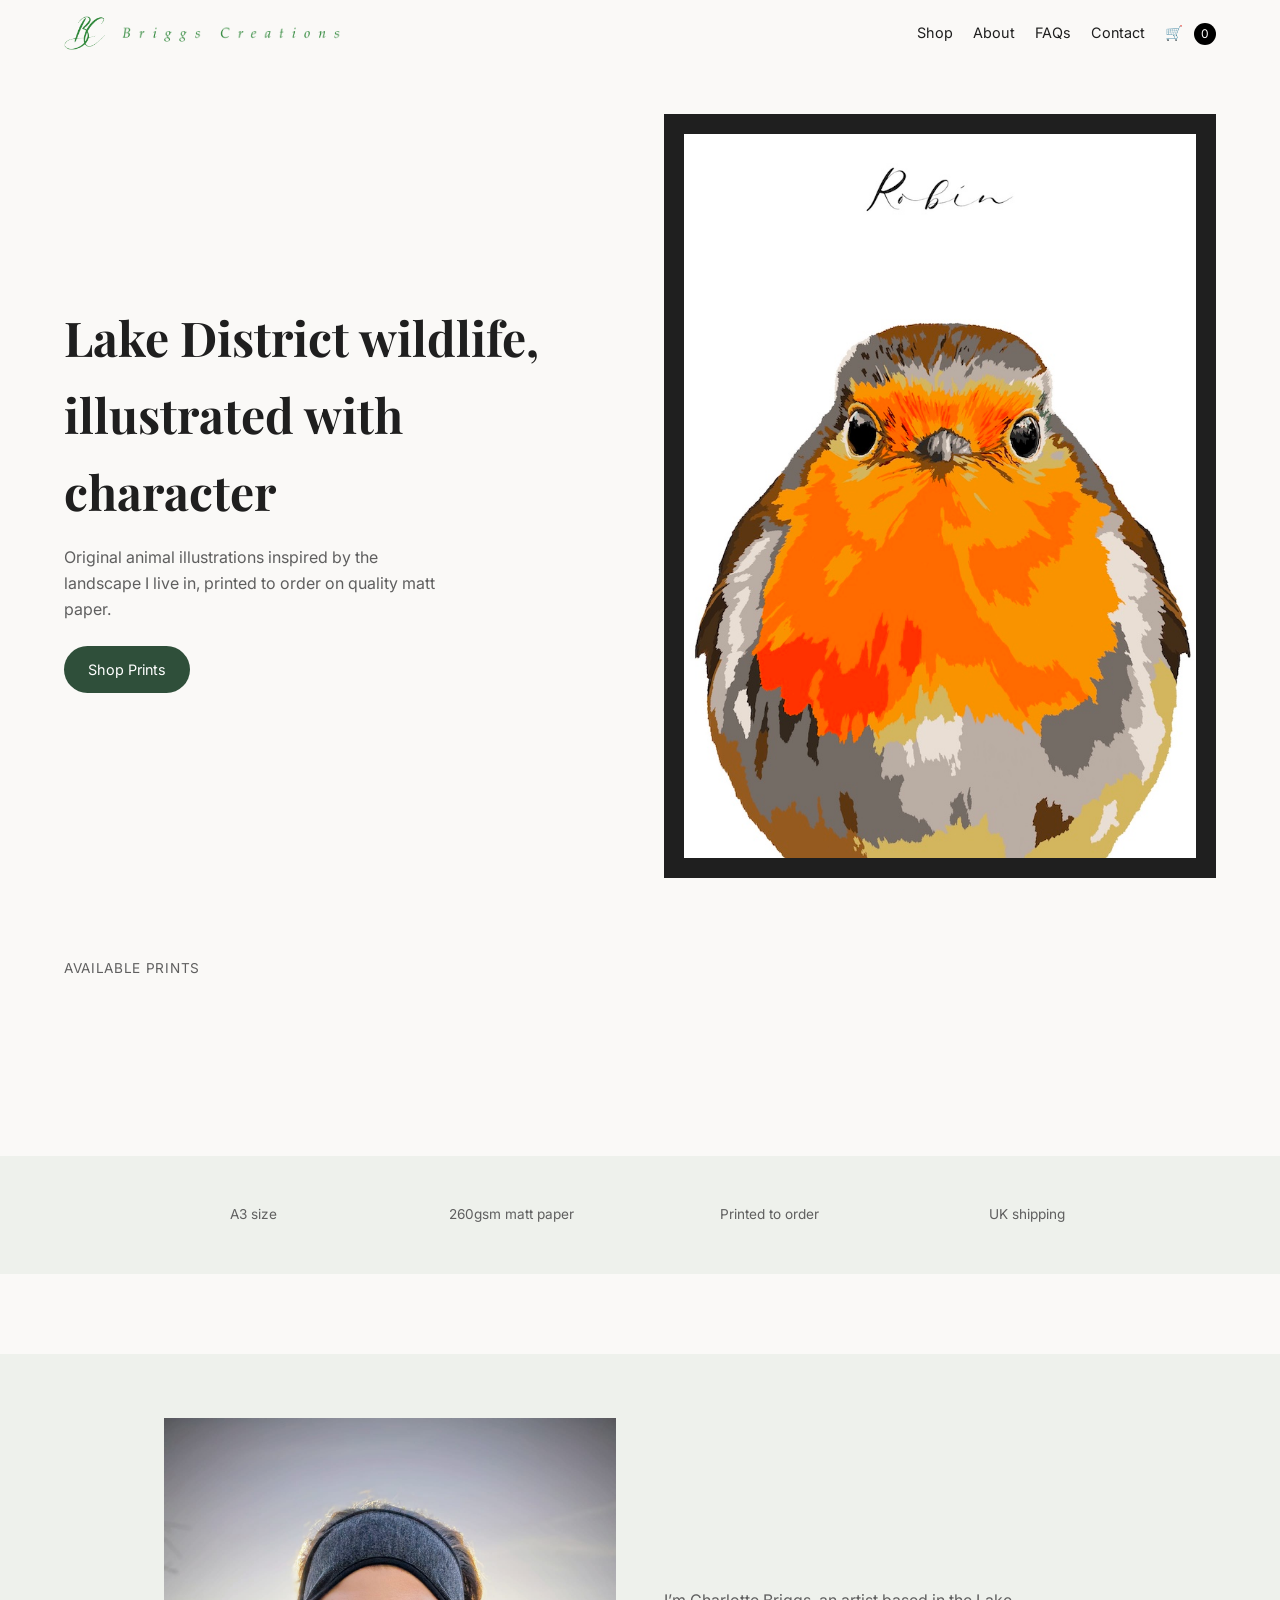
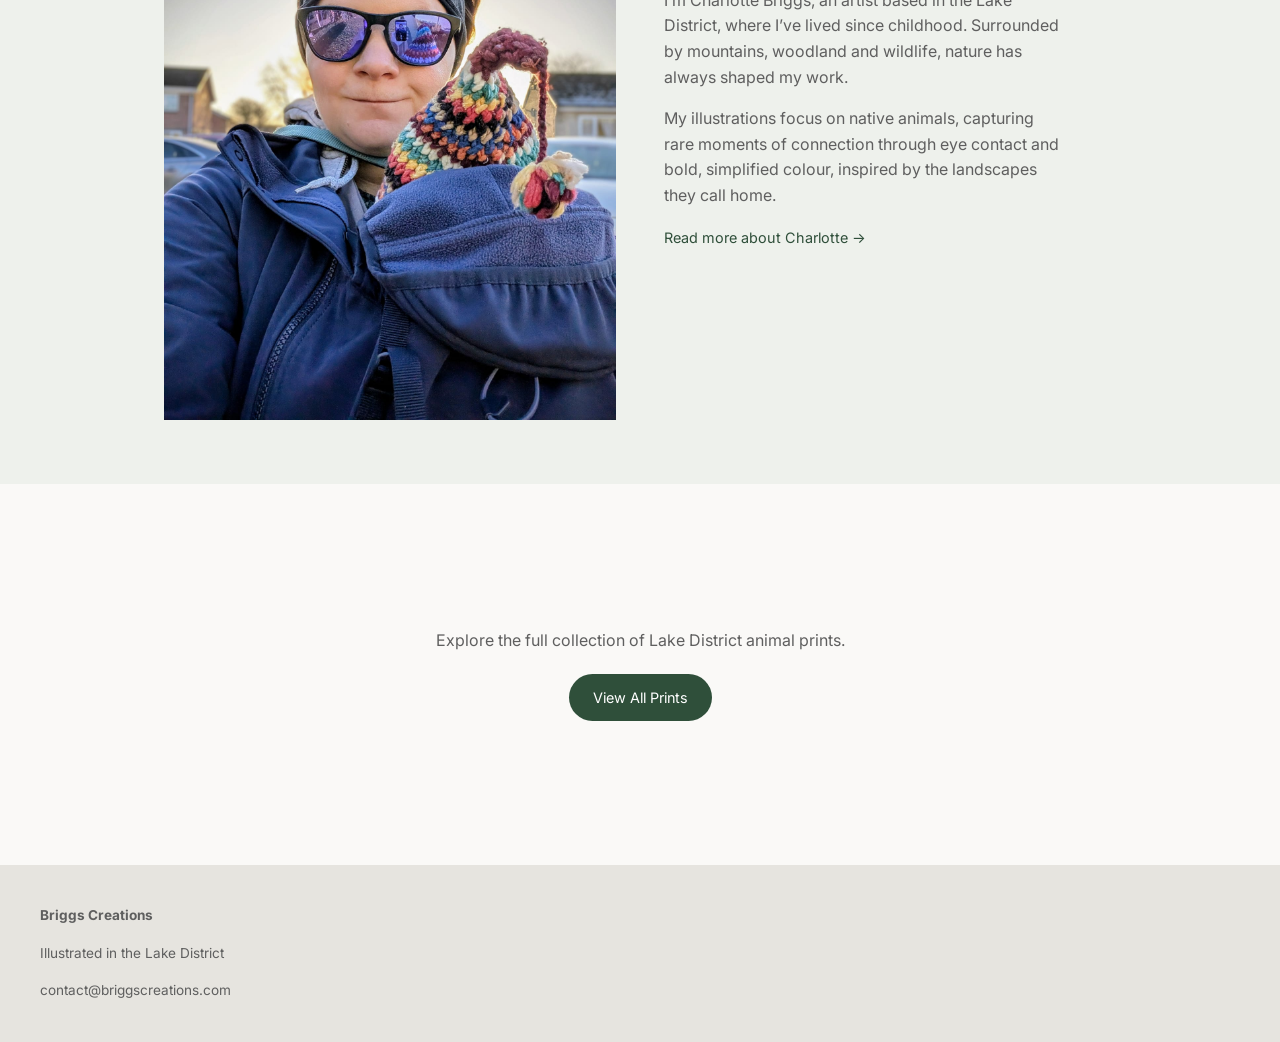
==== commit 886fcb6b: "Attempt to fix js launch on index page" ====
--- a/index.html
+++ b/index.html
@@ -116,7 +116,7 @@
     </footer>
 
 
-    <script src="js/cart.js"></script>
+    <script src="/js/cart.js"></script>
     <script>
       const toggle = document.querySelector(".nav-toggle");
       const nav = document.querySelector(".nav-links");
@@ -136,7 +136,7 @@
       });
     </script>
 
-    <script src="js/products.js"></script>
+    <script src="/js/products.js"></script>
 
     <script>
       document.addEventListener("DOMContentLoaded", () => {
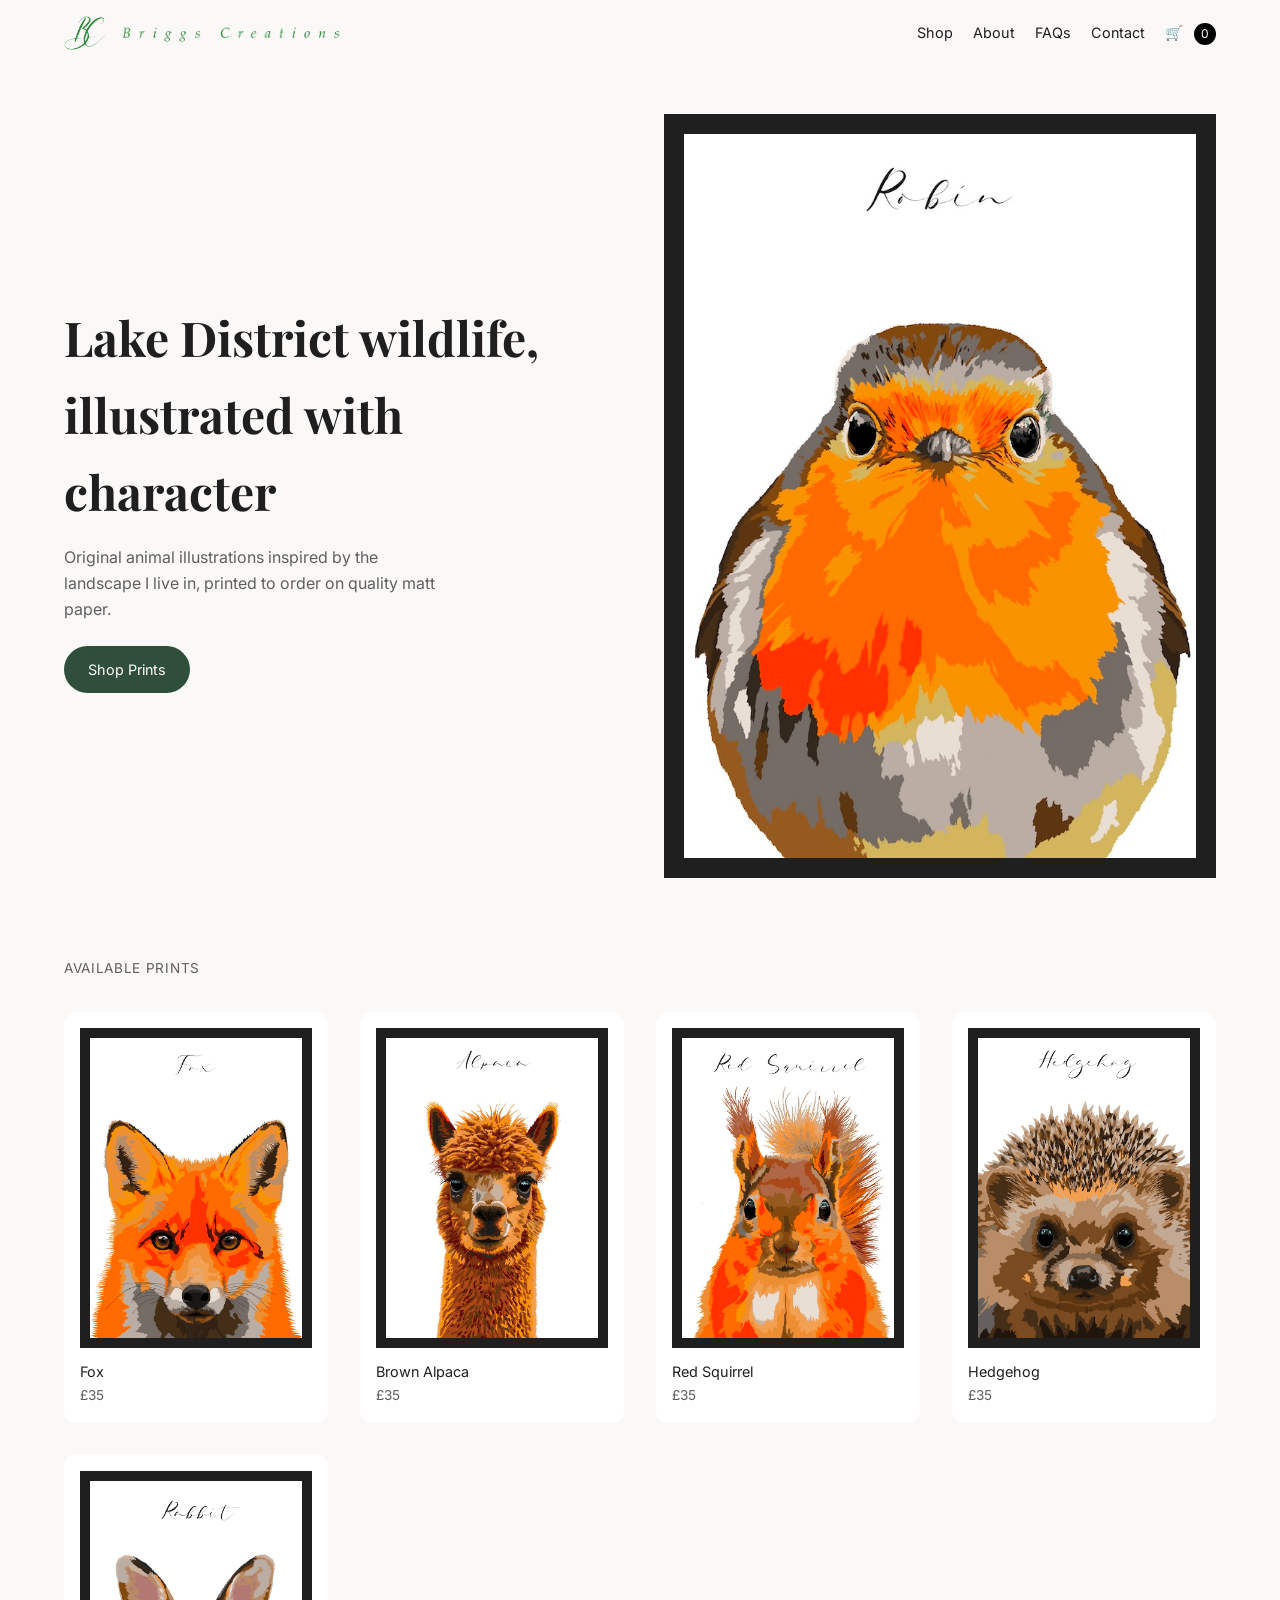
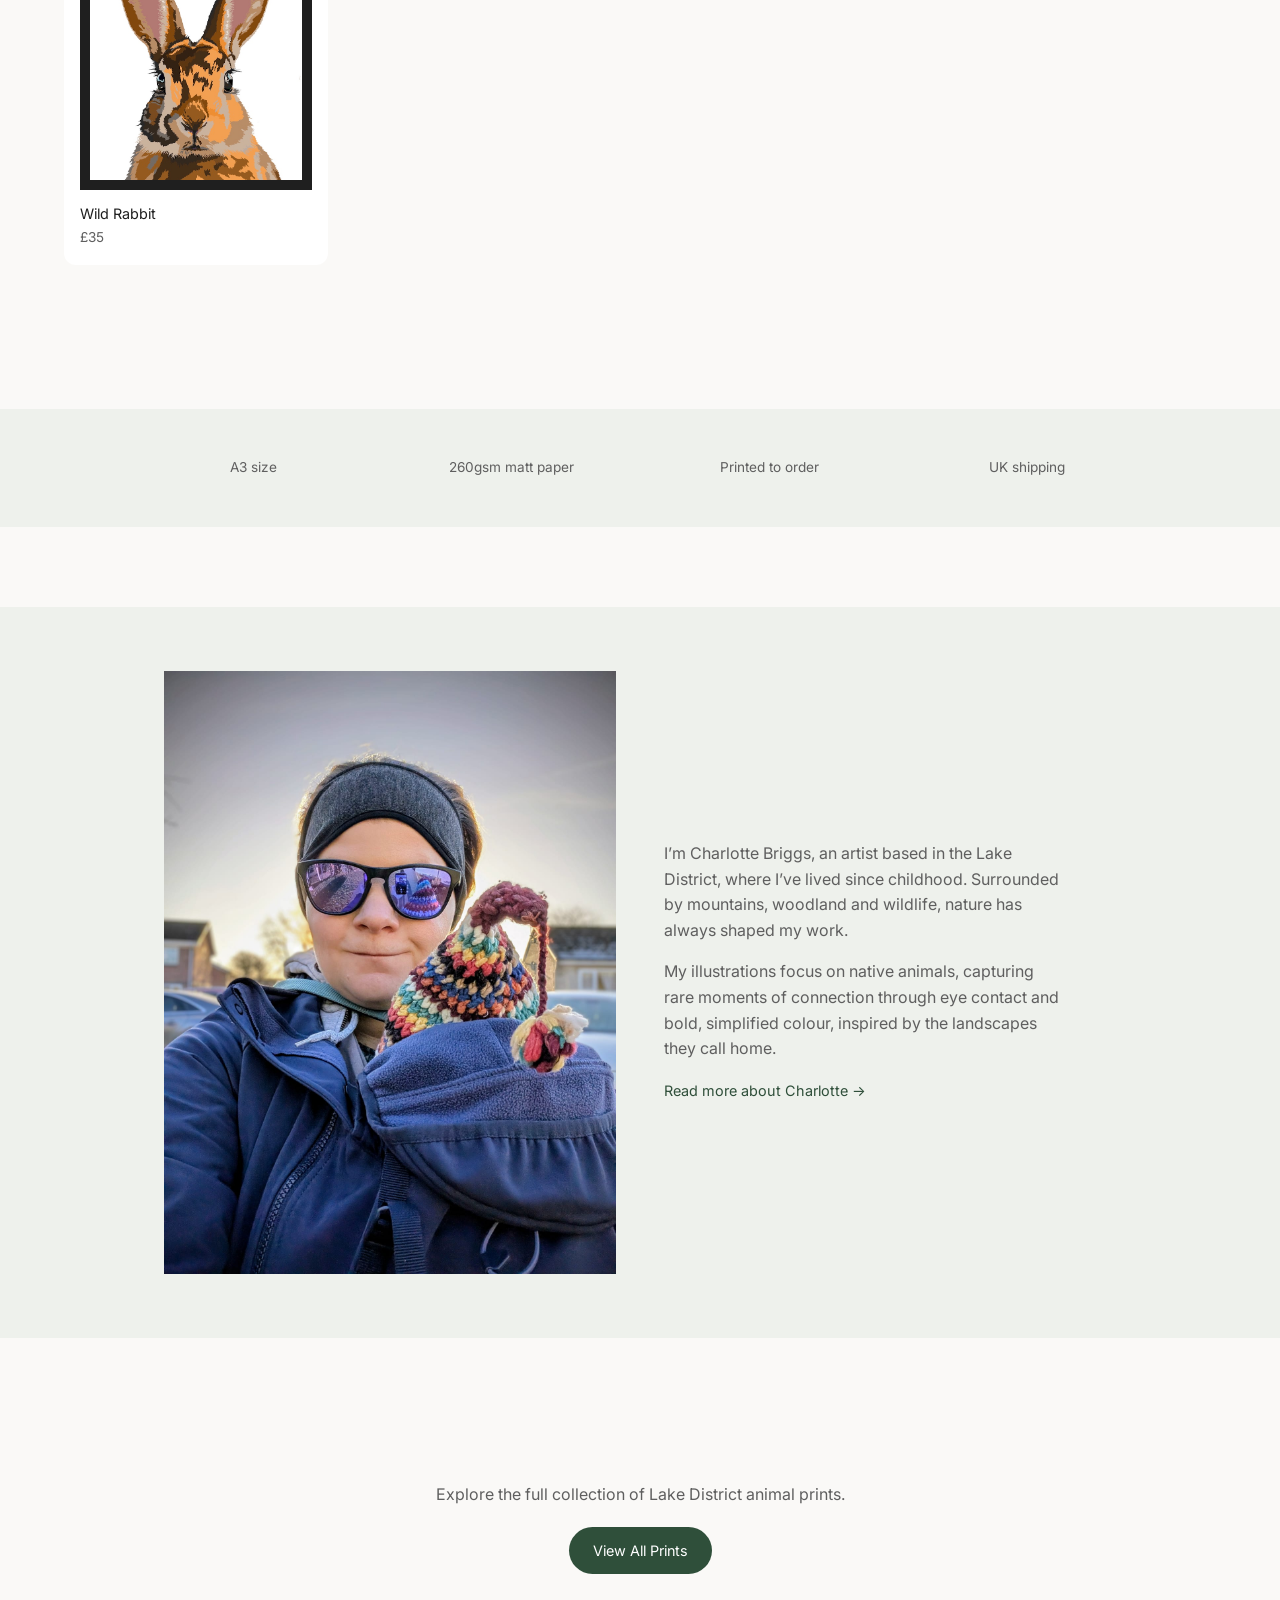
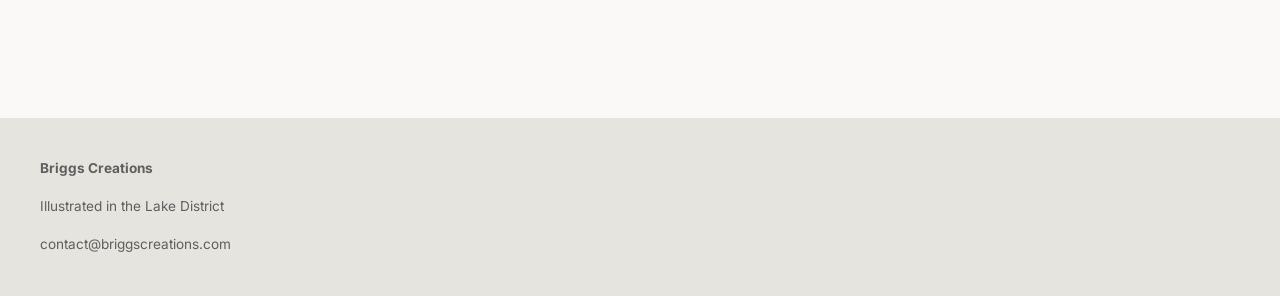
==== commit d94b6a4d: "Added Fox to featured prints and also to shop." ====
--- a/index.html
+++ b/index.html
@@ -116,7 +116,7 @@
     </footer>
 
 
-    <script src="/js/cart.js"></script>
+    <script src="js/cart.js"></script>
     <script>
       const toggle = document.querySelector(".nav-toggle");
       const nav = document.querySelector(".nav-links");
@@ -136,12 +136,12 @@
       });
     </script>
 
-    <script src="/js/products.js"></script>
+    <script src="js/products.js"></script>
 
     <script>
       document.addEventListener("DOMContentLoaded", () => {
         // Define the exact subset of products you want to show on the homepage
-        const featuredIds = ['brown-alpaca', 'red-squirrel', 'hedgehog', 'wild-rabbit'];
+        const featuredIds = ['fox', 'brown-alpaca', 'red-squirrel', 'hedgehog', 'wild-rabbit'];
         const grid = document.getElementById("featured-prints-grid");
 
         if (grid && window.products) {
